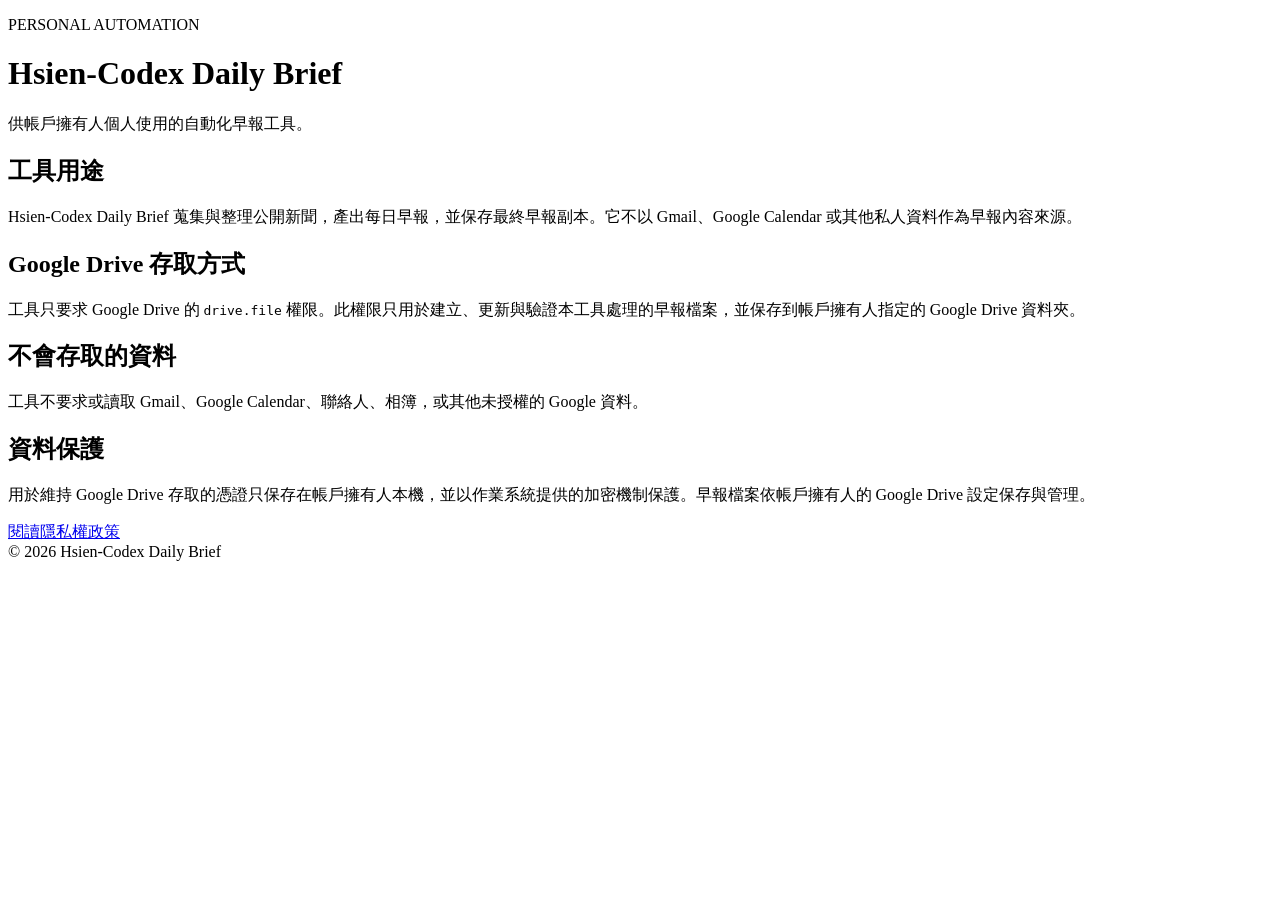
==== index.html @ e4dc4300 "Create index.html" ====
<!doctype html>
<html lang="zh-Hant">
<head>
  <meta charset="utf-8">
  <meta name="viewport" content="width=device-width, initial-scale=1">
  <meta name="description" content="Hsien-Codex Daily Brief 的用途與 Google Drive 資料使用說明。">
  <title>Hsien-Codex Daily Brief</title>
  <link rel="stylesheet" href="/style.css">
</head>
<body>
  <main>
    <p class="eyebrow">PERSONAL AUTOMATION</p>
    <h1>Hsien-Codex Daily Brief</h1>
    <p class="lead">供帳戶擁有人個人使用的自動化早報工具。</p>
    <section><h2>工具用途</h2><p>Hsien-Codex Daily Brief 蒐集與整理公開新聞，產出每日早報，並保存最終早報副本。它不以 Gmail、Google Calendar 或其他私人資料作為早報內容來源。</p></section>
    <section><h2>Google Drive 存取方式</h2><p>工具只要求 Google Drive 的 <code>drive.file</code> 權限。此權限只用於建立、更新與驗證本工具處理的早報檔案，並保存到帳戶擁有人指定的 Google Drive 資料夾。</p></section>
    <section><h2>不會存取的資料</h2><p>工具不要求或讀取 Gmail、Google Calendar、聯絡人、相簿，或其他未授權的 Google 資料。</p></section>
    <section><h2>資料保護</h2><p>用於維持 Google Drive 存取的憑證只保存在帳戶擁有人本機，並以作業系統提供的加密機制保護。早報檔案依帳戶擁有人的 Google Drive 設定保存與管理。</p></section>
    <nav aria-label="政策文件"><a href="/privacy/">閱讀隱私權政策</a></nav>
  </main>
  <footer>© 2026 Hsien-Codex Daily Brief</footer>
</body>
</html>
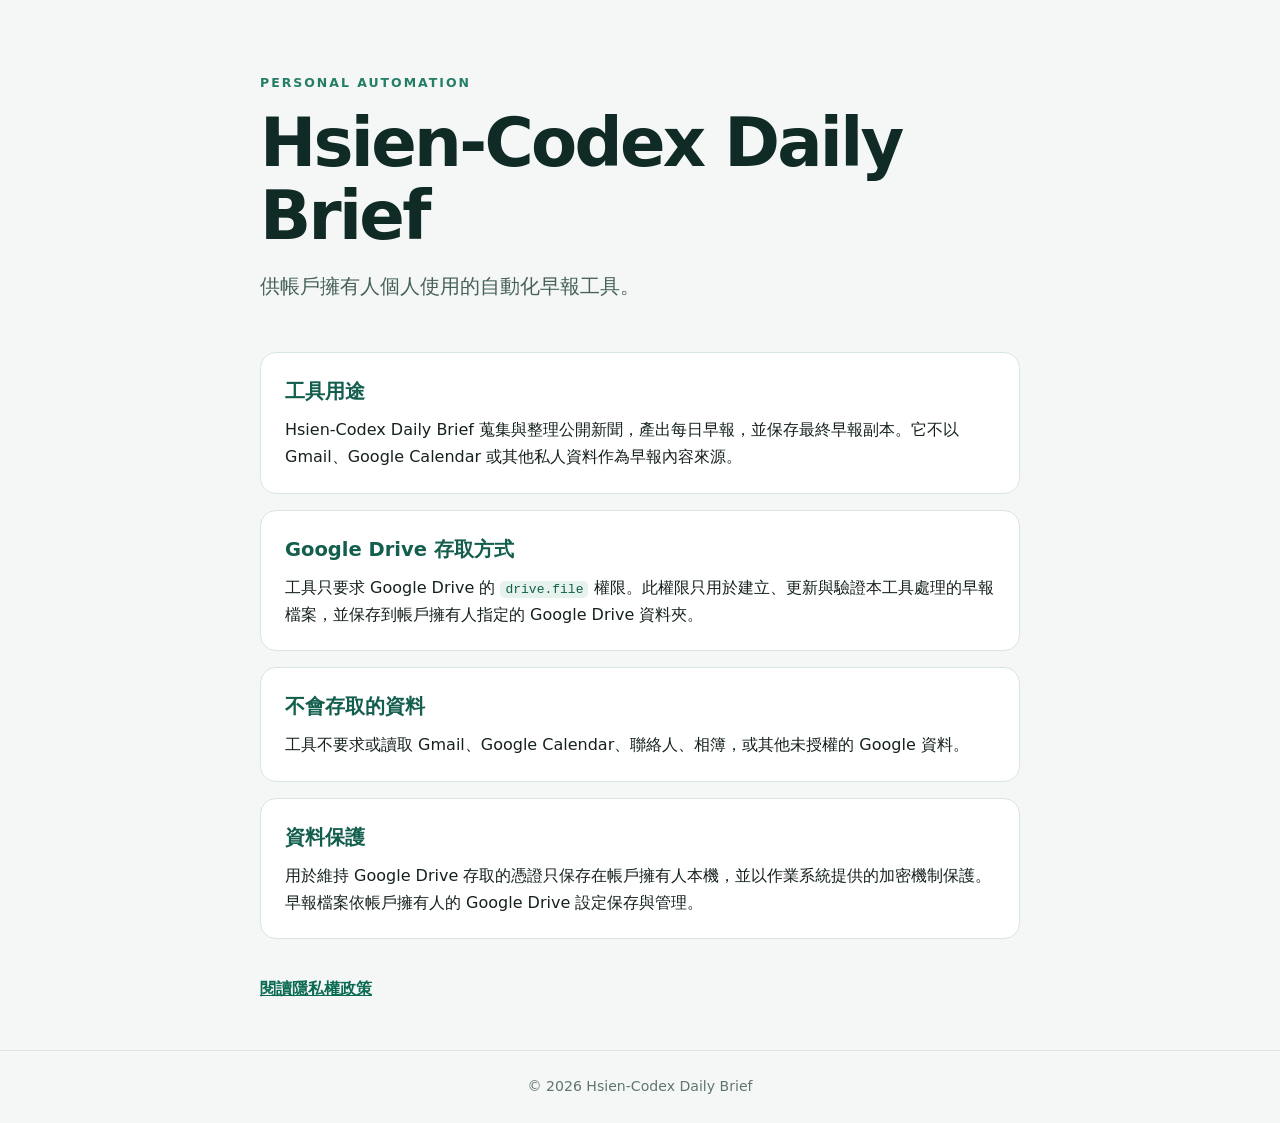
==== commit eb014dc4: "Fix GitHub Pages links" ====
--- a/index.html
+++ b/index.html
@@ -5,7 +5,7 @@
   <meta name="viewport" content="width=device-width, initial-scale=1">
   <meta name="description" content="Hsien-Codex Daily Brief 的用途與 Google Drive 資料使用說明。">
   <title>Hsien-Codex Daily Brief</title>
-  <link rel="stylesheet" href="/style.css">
+  <link rel="stylesheet" href="style.css">
 </head>
 <body>
   <main>
@@ -16,7 +16,7 @@
     <section><h2>Google Drive 存取方式</h2><p>工具只要求 Google Drive 的 <code>drive.file</code> 權限。此權限只用於建立、更新與驗證本工具處理的早報檔案，並保存到帳戶擁有人指定的 Google Drive 資料夾。</p></section>
     <section><h2>不會存取的資料</h2><p>工具不要求或讀取 Gmail、Google Calendar、聯絡人、相簿，或其他未授權的 Google 資料。</p></section>
     <section><h2>資料保護</h2><p>用於維持 Google Drive 存取的憑證只保存在帳戶擁有人本機，並以作業系統提供的加密機制保護。早報檔案依帳戶擁有人的 Google Drive 設定保存與管理。</p></section>
-    <nav aria-label="政策文件"><a href="/privacy/">閱讀隱私權政策</a></nav>
+    <nav aria-label="政策文件"><a href="privacy/">閱讀隱私權政策</a></nav>
   </main>
   <footer>© 2026 Hsien-Codex Daily Brief</footer>
 </body>
--- a/style.css
+++ b/style.css
@@ -0,0 +1,16 @@
+:root { color-scheme: light; font-family: Inter, "Noto Sans TC", system-ui, sans-serif; color: #15211f; background: #f4f7f5; }
+* { box-sizing: border-box; }
+body { margin: 0; line-height: 1.7; }
+main { width: min(760px, calc(100% - 40px)); margin: 0 auto; padding: 72px 0 48px; }
+.eyebrow { color: #237d67; font-size: .78rem; font-weight: 800; letter-spacing: .16em; margin: 0 0 14px; }
+h1 { color: #102b25; font-size: clamp(2.2rem, 7vw, 4.2rem); letter-spacing: -.04em; line-height: 1.08; margin: 0; }
+h2 { color: #135e4d; font-size: 1.22rem; margin: 0 0 8px; }
+.lead { color: #47615a; font-size: 1.24rem; margin: 18px 0 48px; }
+.updated { color: #587069; margin: 12px 0 42px; }
+section { background: #fff; border: 1px solid #d9e5e0; border-radius: 16px; margin: 16px 0; padding: 22px 24px; }
+section p { margin: 0; }
+code { background: #e7f2ed; border-radius: 5px; color: #0d604b; padding: 1px 5px; }
+nav { margin-top: 36px; }
+a { color: #0a6a52; font-weight: 700; }
+footer { border-top: 1px solid #d9e5e0; color: #60756e; font-size: .88rem; padding: 24px 20px; text-align: center; }
+@media (max-width: 540px) { main { width: min(100% - 28px, 760px); padding-top: 52px; } section { padding: 18px; } }
